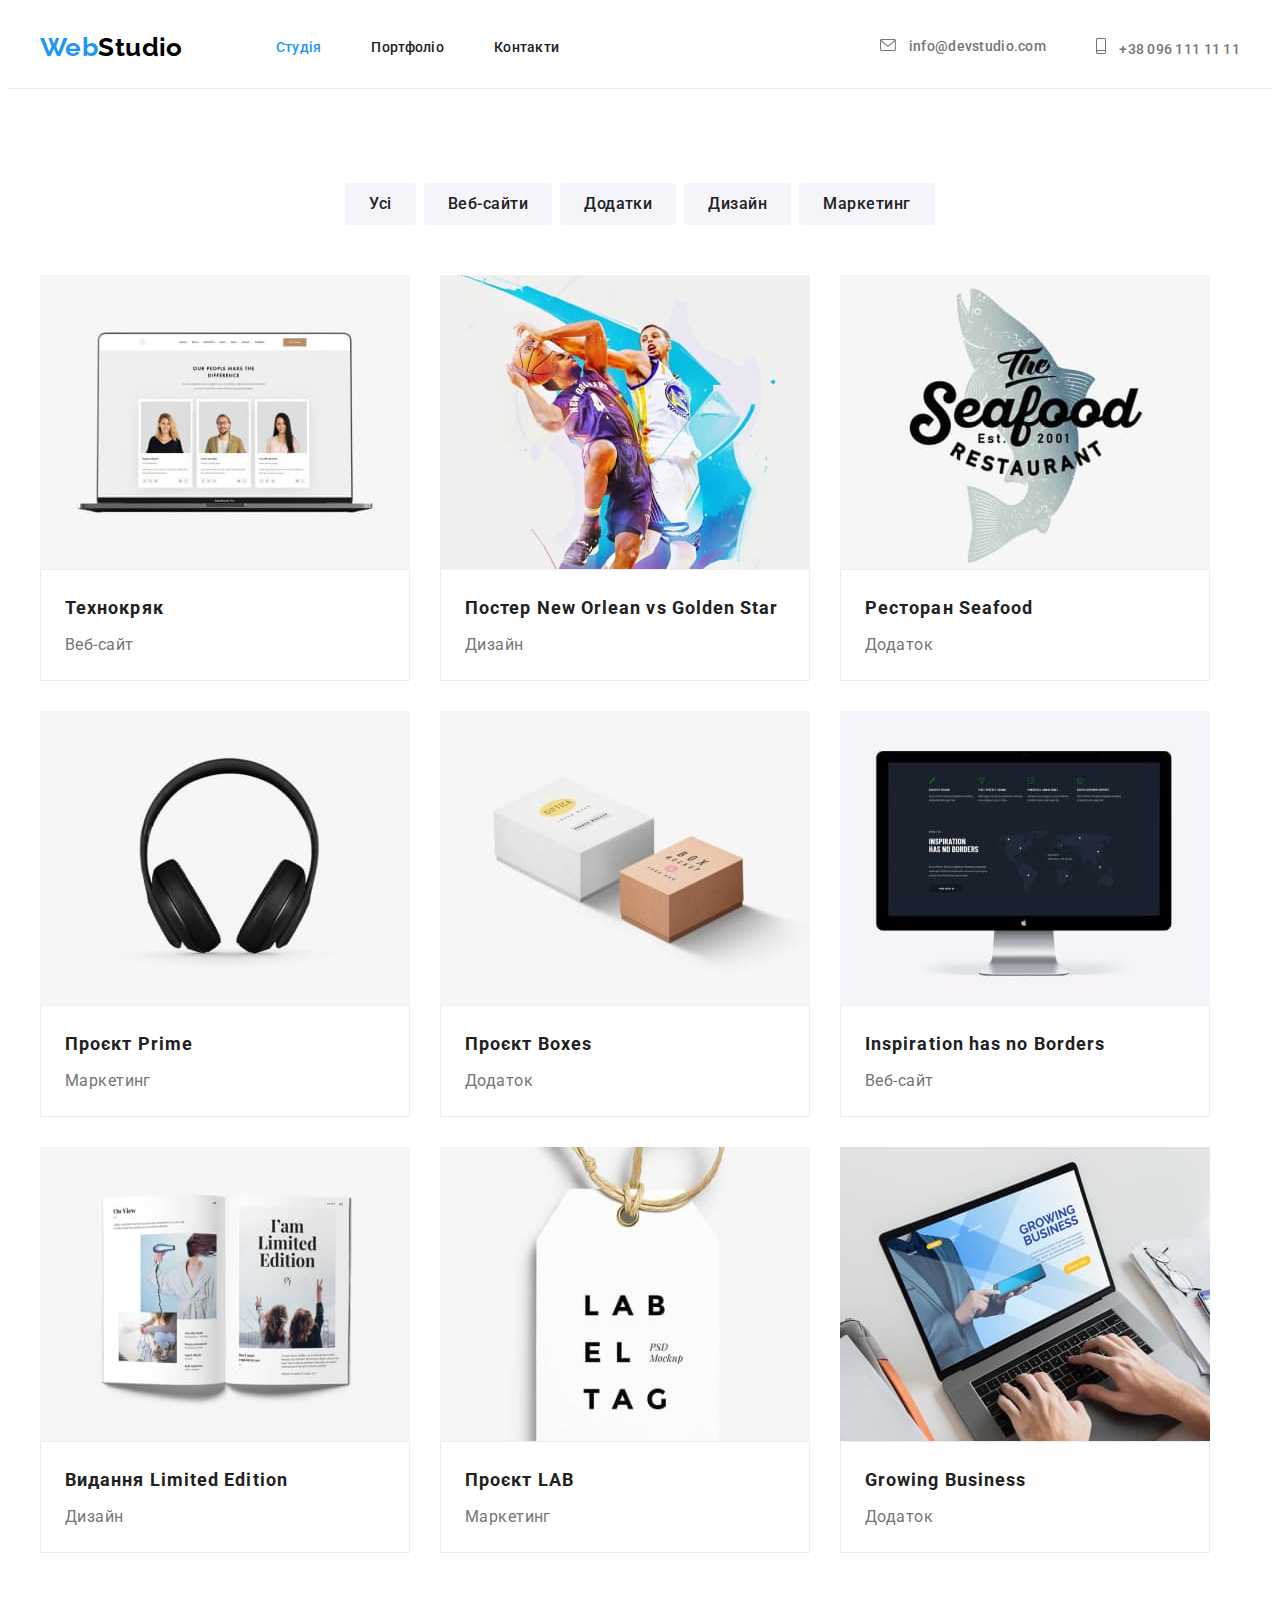
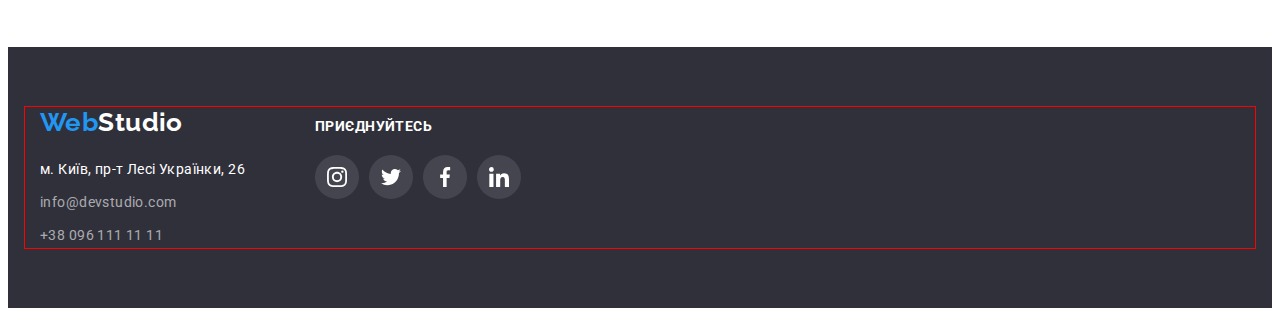
==== portfolio.html @ cee11ee3 "Header update" ====
<!DOCTYPE html>
<html lang="uk">
<head>
    <meta charset="UTF-8">
    <meta http-equiv="X-UA-Compatible" content="IE=edge">
    <meta name="viewport" content="width=device-width, initial-scale=1.0">
    <title>Document</title>
    <link rel="preconnect" href="https://fonts.googleapis.com">
    <link rel="preconnect" href="https://fonts.gstatic.com" crossorigin>
    <link href="https://fonts.googleapis.com/css2?family=Raleway:wght@700&family=Roboto:wght@400;500;700;900&display=swap" rel="stylesheet">
    <link rel="stylesheet" href="https://cdnjs.cloudflare.com/ajax/libs/modern-normalize/1.1.0/modern-normalize.min.css" integrity="sha512-wpPYUAdjBVSE4KJnH1VR1HeZfpl1ub8YT/NKx4PuQ5NmX2tKuGu6U/JRp5y+Y8XG2tV+wKQpNHVUX03MfMFn9Q==" crossorigin="anonymous" referrerpolicy="no-referrer" />
    <link rel="stylesheet" href="./css/styles.css">
</head>
<body>
   <!--Шапка сайту-->
   <header class="header">
    <div class="container header-container">
        <nav class="header-navigation">
        <a href="/" class="header-logo">
            <span class="header-logo-part">Web</span>Studio
        </a>
        <ul class="header-list">
            <li class="header-item"><a href="./index.html" class="header-link link current">Студія</a></li>
            <li class="header-item"><a href="" class="header-link link">Портфоліо</a></li>
            <li class="header-item"><a href="" class="header-link link">Контакти</a></li>
        </ul>
    </nav>
      <ul class="header-contacts">
        <li class="header-item">
            <a href="mailto:info@devstudio.com" class="header-mail link">
                <svg class="mail-icon" width="16px" height="12px">
                    <use href="./images/symbol-defs.svg#icon-envelope-hover"></use>
                </svg>
                info@devstudio.com</a>
        </li>
        <li class="header-item">
            <a href="tel:+380961111111" class="header-tel link">
                <svg class="tel-icon" width="10px" height="16px">
                    <use href="./images/symbol-defs.svg#icon-smartphone"></use>
                </svg>
                +38 096 111 11 11</a>
        </li>
      </ul>
    </div>
</header> 
<main>
<section class="section portfolio">
    <div class="container">
        <h1 class="section-title visually-hidden">Портфоліо</h1>
        <ul class="section-list-btn">
            <li class="section-item-btn"><button type="button" class="button button-secondary">Усі</button></li>
            <li class="section-item-btn"><button type="button" class="button button-secondary">Веб-сайти</button></li>
            <li class="section-item-btn"><button type="button" class="button button-secondary">Додатки</button></li>
            <li class="section-item-btn"><button type="button" class="button button-secondary">Дизайн</button></li>
            <li class="section-item-btn"><button type="button" class="button button-secondary">Маркетинг</button></li>
        </ul>
        <ul class="section-list-card">
            <li class="section-item-card">
                   <img src="./images/технокряк.jpg" alt="сторінка сайту з членами команди" width="370" height="294">
                   <div class="card">
                       <h3 class="section-subtitle-description">Технокряк</h3>
                       <p class="section-text-choise">Веб-сайт</p>
                   </div>
            </li>
            <li class="section-item-card">
                <img src="./images/постер.jpg" alt="постер з баскетболістами" width="370" height="294">
                <div class="card">
                    <h3 class="section-subtitle-description">Постер New Orlean vs Golden Star</h3>
                    <p class="section-text-choise">Дизайн</p>
                </div>
            </li>
            <li class="section-item-card">
                <img src="./images/ресторан.jpg" alt="лого ресторану Seafood" width="370" height="294">
                <div class="card">
                    <h3 class="section-subtitle-description">Ресторан Seafood</h3>
                    <p class="section-text-choise">Додаток</p>
                </div>
            </li>
            <li class="section-item-card">
                <img src="./images/прайм.jpg" alt="фото навушників" width="370" height="294">
                <div class="card">
                    <h3 class="section-subtitle-description">Проєкт Prime</h3>
                    <p class="section-text-choise">Маркетинг</p>
                </div>
            </li>
            <li class="section-item-card">
                <img src="./images/проєкт.jpg" alt="фото коробок" width="370" height="294">
                <div class="card">
                    <h3 class="section-subtitle-description">Проєкт Boxes</h3>
                    <p class="section-text-choise">Додаток</p>
                </div>
            </li>
            <li class="section-item-card">
            <img src="./images/безграниць.jpg" alt="веб-сайт на моніторі" width="370" height="294">
                <div class="card">
                    <h3 class="section-subtitle-description">Inspiration has no Borders</h3>
                    <p class="section-text-choise">Веб-сайт</p>
                </div>
            </li>
            <li class="section-item-card">
            <img src="./images/видання.jpg" alt="фото журналу" width="370" height="294">
                <div class="card">
                    <h3 class="section-subtitle-description">Видання Limited Edition</h3>
                    <p class="section-text-choise">Дизайн</p>
                </div>
            </li>
            <li class="section-item-card">
            <img src="./images/лаб.jpg" alt="фото лейби проекту" width="370" height="294">
                <div class="card">
                    <h3 class="section-subtitle-description">Проєкт LAB</h3>
                    <p class="section-text-choise">Маркетинг</p>
                </div>
            </li>
            <li class="section-item-card">
            <img src="./images/бізнес.jpg" alt="веб-сайт на моніторі ноутбука" width="370" height="294">
                <div class="card">
                    <h3 class="section-subtitle-description">Growing Business</h3>
                    <p class="section-text-choise">Додаток</p>
                </div>
            </li>
        </ul>
    </div>
</section>
</main>
<!--Футер-->
<footer class="footer">
    <div class="footer-container">
        <div class="footer-contacts">
             <a href="/" class="footer-logo"><span class="footer-logo-part">Web</span>Studio</a>
             <address class="footer-address">м. Київ, пр-т Лесі Українки, 26</address>
             <ul class="footer-list">
             <li class="footer-item footer-mail"><a href="mailto:info@devstudio.com" class="footer-mail link">info@devstudio.com</a></li>
             <li class="footer-item"><a href="tel:+380961111111" class="footer-tel link">+38 096 111 11 11</a></li>
             </ul>
         </div>
            <div class="social">
                 <p class="footer-text">приєднуйтесь</p>
               <ul class="social-list">
                 <li class="social-item">
                     <a href="" class="social-link">
                         <svg class="social-icon" width="20px" height="20px">
                             <use href="./images/symbol-defs.svg#icon-instagram"></use>
                         </svg>
                     </a>
                 </li>
                 <li class="social-item">
                     <a href="" class="social-link">
                         <svg class="social-icon" width="20px" height="20px">
                             <use href="./images/symbol-defs.svg#icon-twitter"></use>
                         </svg>
                     </a>
                 </li>
                 <li class="social-item">
                     <a href="" class="social-link">
                         <svg class="social-icon" width="20px" height="20px">
                             <use href="./images/symbol-defs.svg#icon-facebook"></use>
                         </svg>
                     </a>
                 </li>
                 <li class="social-item">
                     <a href="" class="social-link">
                         <svg class="social-icon" width="20px" height="20px">
                             <use href="./images/symbol-defs.svg#icon-linkedin"></use>
                         </svg>
                     </a>
                 </li>
               </ul>
            </div>
    </div>
</footer>
</body>
</html>
---- css/styles.css ----
/* Колір основного тексту #757575 */

/* Другорядний колір тексту #212121 */ 

/* Білий колір #FFFFFF */

/* Чорний колір #000000 */

/* Акцент колір #2196F3 */

/* ФОН */

/* Колір із прозорістю rgba(255, 255, 255, 0.6); */

/* Другорядний колір фону #F5F4FA */

/* Основний колір фону #F5F5F5 */

/* Колір хедеру та футеру #2F303A */

:root {
    --primary-text-color: #757575;
    --secondary-text-color: #212121;
    --accent-color: #2196F3;
    --background-color: #FFFFFF;
    --black-color: #000000;
    --white-color: #FFFFFF;
    --header-footer-color: #2F303A; 
    --transparent-color: rgba(255, 255, 255, 0.6);
    --main-line-heigh:
    
    
}

p, 
h1, 
h2, 
h3, 
h4, 
h5, 
h6 {
    margin: 0;
}

ul, 
ol {
    margin: 0;
    padding: 0;
    list-style: none;
}

img {
    display: block;
    max-width: 100%;
    height: auto;
}

body {
    background-color: var(--background-color);
    font-family: 'Roboto', sans-serif;

    font-size: 14px;
    letter-spacing: 0.03em
}

.link {
text-decoration: none;
}

.container {
    width: 1200px;
    padding-left: 15px;
    padding-right: 15px;
    /* outline: 1px solid red; */
    margin: 0 auto;
}

.visually-hidden {
    position: absolute;
    white-space: nowrap;
    width: 1px;
    height: 1px;
    overflow: hidden;
    border: 0;
    padding: 0;
    clip: rect(0 0 0 0);
    clip-path: inset(50%);
    margin: -1px;
}

/* ----------------Шапка сайту--------------- */

.header {
border-bottom: 1px solid #ECECEC;
}

.header-list {
display: flex;
gap: 50px;
}

.header-container {
display: flex;
align-items: center;
}

.header-navigation{
display: flex;
align-items: center;
}

.header-contacts {
display: flex;
margin-left: auto;
gap: 50px;
}

.header-logo {
margin-right: 93px;
padding-top: 24px;
padding-bottom: 25px;
}

.header-logo,
.footer-logo {
font-family: 'Raleway', sans-serif;
font-weight: 700;
font-size: 26px;
line-height: 1.19;
color: var(--black-color);
text-decoration: none;
}

.header-logo-part,
.footer-logo-part {
    color: var(--accent-color)
}

.header-link {
display: block;
position: relative;

padding-top: 32px;
padding-bottom: 32px;
}

.header-link::after {
    content: '';

    position: absolute;

    display: block;
    left: 0;
    bottom: 0;
    width: 0%;
    height: 4px;
    background: var(--accent-color);
    border-radius: 2px;

    transition: width 250ms;
}

.header-link:hover::after{
    width: 100%;
}

.header-link,
.header-mail,
.header-tel {
font-weight: 500;
font-size: 14px;
line-height: 1.14;
letter-spacing: 0.02em;
align-items: center;
color: var(--secondary-text-color);
}

.header-item {
    align-items: center;
    justify-content: center;
}

.header-mail,
.header-tel {
color: var(--primary-text-color);
}

.header-list .link.current {
    color: var(--accent-color);
}

.header-list .link:hover,
.header-list .link:focus {
    color: var(--accent-color);
}

.header-list .link:active {
    color: var(--accent-color);
}

.header-contacts .link:hover,
.header-contacts .link:focus {
    color: var(--accent-color);
}

.mail-icon {
    fill: currentColor;
    margin-right: 10px;
}

.tel-icon {
    fill: currentColor;
    margin-right: 10px;
    justify-content: center;
    align-items: center;
}
/* -------------------Hero------------------- */

.hero {
    text-align: center;
}

.hero-content {
    padding-top: 200px;
    padding-bottom: 200px;
    max-width: 1600px;
    height: 600px;
    margin-left: auto;
    margin-right: auto;
    background-color: var(--header-footer-color);
    background-image: linear-gradient(
        rgba(47, 48, 58, 0.4),
        rgba(47, 48, 58, 0.4)
    ),
    url(../images/hero-bg.jpg);
    background-position: center;
    background-size: cover;
    background-repeat: no-repeat;
}

.hero-title {
margin-bottom: 30px;
margin-right: auto;
margin-left: auto;

font-weight: 900;
font-size: 44px;
line-height: 1.36;
letter-spacing: 0.06em;
text-transform: uppercase;
color: var(--white-color);

max-width: 696px;
}

/* Button */

.button {
font-family: inherit;
font-weight: 500;
font-size: 16px;
line-height: 1.62;
text-align: center;
letter-spacing: 0.03em;
cursor: pointer;
border-radius: 4px;
}

.button-secondary {
    padding: 6px 22px;

    border-color: transparent;
    background-color: #F5F4FA;
    color: var(--secondary-text-color);
}

.button-secondary:hover,
.button-secondary:focus {
    color: var(--white-color);
    background-color: var(--accent-color);
    box-shadow: 
    0px 3px 1px rgba(0, 0, 0, 0.1), 
    0px 1px 2px rgba(0, 0, 0, 0.08), 
    0px 2px 2px rgba(0, 0, 0, 0.12);

}

.hero-button {
display: inline-block;
font-family: inherit;

font-weight: 700;
font-size: 16px;
line-height: 1.88;
min-width: 216px;
border-radius: 4px;
padding: 10px 32px;
cursor: pointer;

align-items: center;
text-align: center;
letter-spacing: 0.06em;

border-color: transparent;
background-color: var(--accent-color);
color: var(--white-color);
box-shadow: 0px 4px 4px rgba(0, 0, 0, 0.15);

}

.hero-button:hover,
.hero-button:focus {
    color: var(--secondary-text-color);
}

/* ------------------Sections---------------- */
.section {
    padding-top: 94px;
    padding-bottom: 94px;
}

.section-list {
display: flex;
gap: 30px;
}

.section-item {
    max-width: 270px;
}

.section-item-team {
width: calc((100% - 90px) / 4);
box-shadow: 
0px 1px 3px rgba(0, 0, 0, 0.12), 
0px 1px 1px rgba(0, 0, 0, 0.14), 
0px 2px 1px rgba(0, 0, 0, 0.2);
border-radius: 0px 0px 4px 4px;
}

.content {
    padding-top: 30px;
    padding-bottom: 30px;
    background-color: var(--white-color);
}

.icon-container {
    display: flex;
    max-width: 270px;
    height: 120px;
    
    align-items: center;
    justify-content: center;
    margin-bottom: 30px;
    background-color: #F5F4FA;
    border-radius: 4px
}

.section-subtitle-team {
    margin-bottom: 10px;
}

.section-title {
margin-bottom: 50px;

font-weight: 700;
font-size: 36px;
line-height: 1.16;
text-align: center;
color: var(--secondary-text-color);
}

.section-list-features {
display: flex;
gap: 30px;
}

.section-item-features {
    width: calc((100% - 60px) / 3);
}

.features {
    padding-top: 0;
}

.section-subtitle {
margin-bottom: 10px;

font-weight: 700;
font-size: 14px;
line-height: 1.14;
text-transform: uppercase;
color: var(--secondary-text-color);
}

.section-text {
line-height: 1.71;
color: #757575;
}

.team {
    background-color: #F5F4FA;
}

.section-subtitle-team {
    font-weight: 500;
    font-size: 16px;
    line-height: 1.18;
    text-align: center;
    color: var(--secondary-text-color)
}

.section-text-activity {
font-size: 16px;
line-height: 1.18;
text-align: center;
color: #757575;
margin-bottom: 16px;
}

.soc-list {
    display: flex;
    gap: 10px;
    justify-content: center;
}

.soc-link, 
.social-link {
    width: 44px;
    height: 44px;
    border-radius: 50%;
    background-color: var(--white-color);
    display: flex;
    align-items: center;
    justify-content: center;
}

.soc-link:hover, 
.soc-link:focus,
.social-link:hover,
.social-link:focus {
background-color: var(--accent-color);
}

.soc-icon {
fill: #AFB1B8;
}

.soc-link:hover .soc-icon, 
.soc-link:focus .soc-icon{
    fill: var(--white-color);
}

.customers-list {
    display: flex;
    gap: 30px;
}

.customers-item {
    width: calc((100% - 150px) / 6);
}

.customers-link {
    display: flex;
    max-width: 170px;
    height: 92px;
    justify-content: center;
    align-items: center;
    border: 1px solid #AFB1B8;
    border-radius: 4px;
    fill: #AFB1B8;
}

.customers-link:hover,
.customers-link:focus {
    fill: var(--accent-color);
    border-color: var(--accent-color);
}


/* -----------------Футер-------------------- */

.footer {
background-color: var(--header-footer-color);
padding-top: 60px;
padding-bottom: 60px;
}

.footer-logo {
    color: var(--white-color);
}

.footer-address,
.footer-list {
font-style: normal;
color: var(--white-color);
line-height: 1.71;
}

.footer-address {
margin-bottom: 9px;
margin-top: 20px;
}

.footer-mail,
.footer-tel {
color: var(--transparent-color);
}

.footer-mail {
    margin-bottom: 9px;
}

.footer-item .link:hover,
.footer-item .link:focus {
    color: var(--accent-color);
}

.footer-text {
font-weight: 700;
font-size: 14px;
line-height: 1.14;
letter-spacing: 0.03em;
text-transform: uppercase;

color: #FFFFFF;

    }   

.footer-container {
    width: 1200px;
    padding-left: 15px;
    padding-right: 15px;
    outline: 1px solid red;
    margin: 0 auto;
    display: flex;
    background-position: right;
}

.social {
justify-content: center;
align-items: center;
margin-left: 70px;
padding-top: 12px;
}

.social-list {
    display: flex;
    gap: 10px;
    margin-top: 20px;
}

.social-link {
    background-color: rgba(255, 255, 255, 0.1);
}

.social-icon {
fill: var(--white-color);
}



/* ---------------Portfolio------------------ */

.portfolio {
background-color: var(--white-color);
}

.section-subtitle-description {
font-weight: 700;
font-size: 18px;
line-height: 2;
letter-spacing: 0.06em;
color: var(--secondary-text-color);
}

.section-text-choise {
font-size: 16px;
line-height: 1.88;
color: var(--primary-text-color);
}

.section-list-btn{
    display: flex;
    flex-wrap: wrap;
    justify-content: center;
    gap: 8px;
    margin-bottom: 50px;
}

.section-item-btn {
    max-width: 575px;
}

.section-list-card {
    display: flex;
    flex-wrap: wrap;
    gap: 30px;
}

.section-item-card {
    max-width: calc((100% - 60) / 3);   
}

.section-item-card:hover {
    box-shadow: 
0px 1px 1px rgba(0, 0, 0, 0.12), 
0px 4px 4px rgba(0, 0, 0, 0.06), 
1px 4px 6px rgba(0, 0, 0, 0.16);

}

.card {
    padding: 20px 24px;
    border: 1px solid #EEEEEE;
}

.section-subtitle-description {
    margin-bottom: 4px;
}
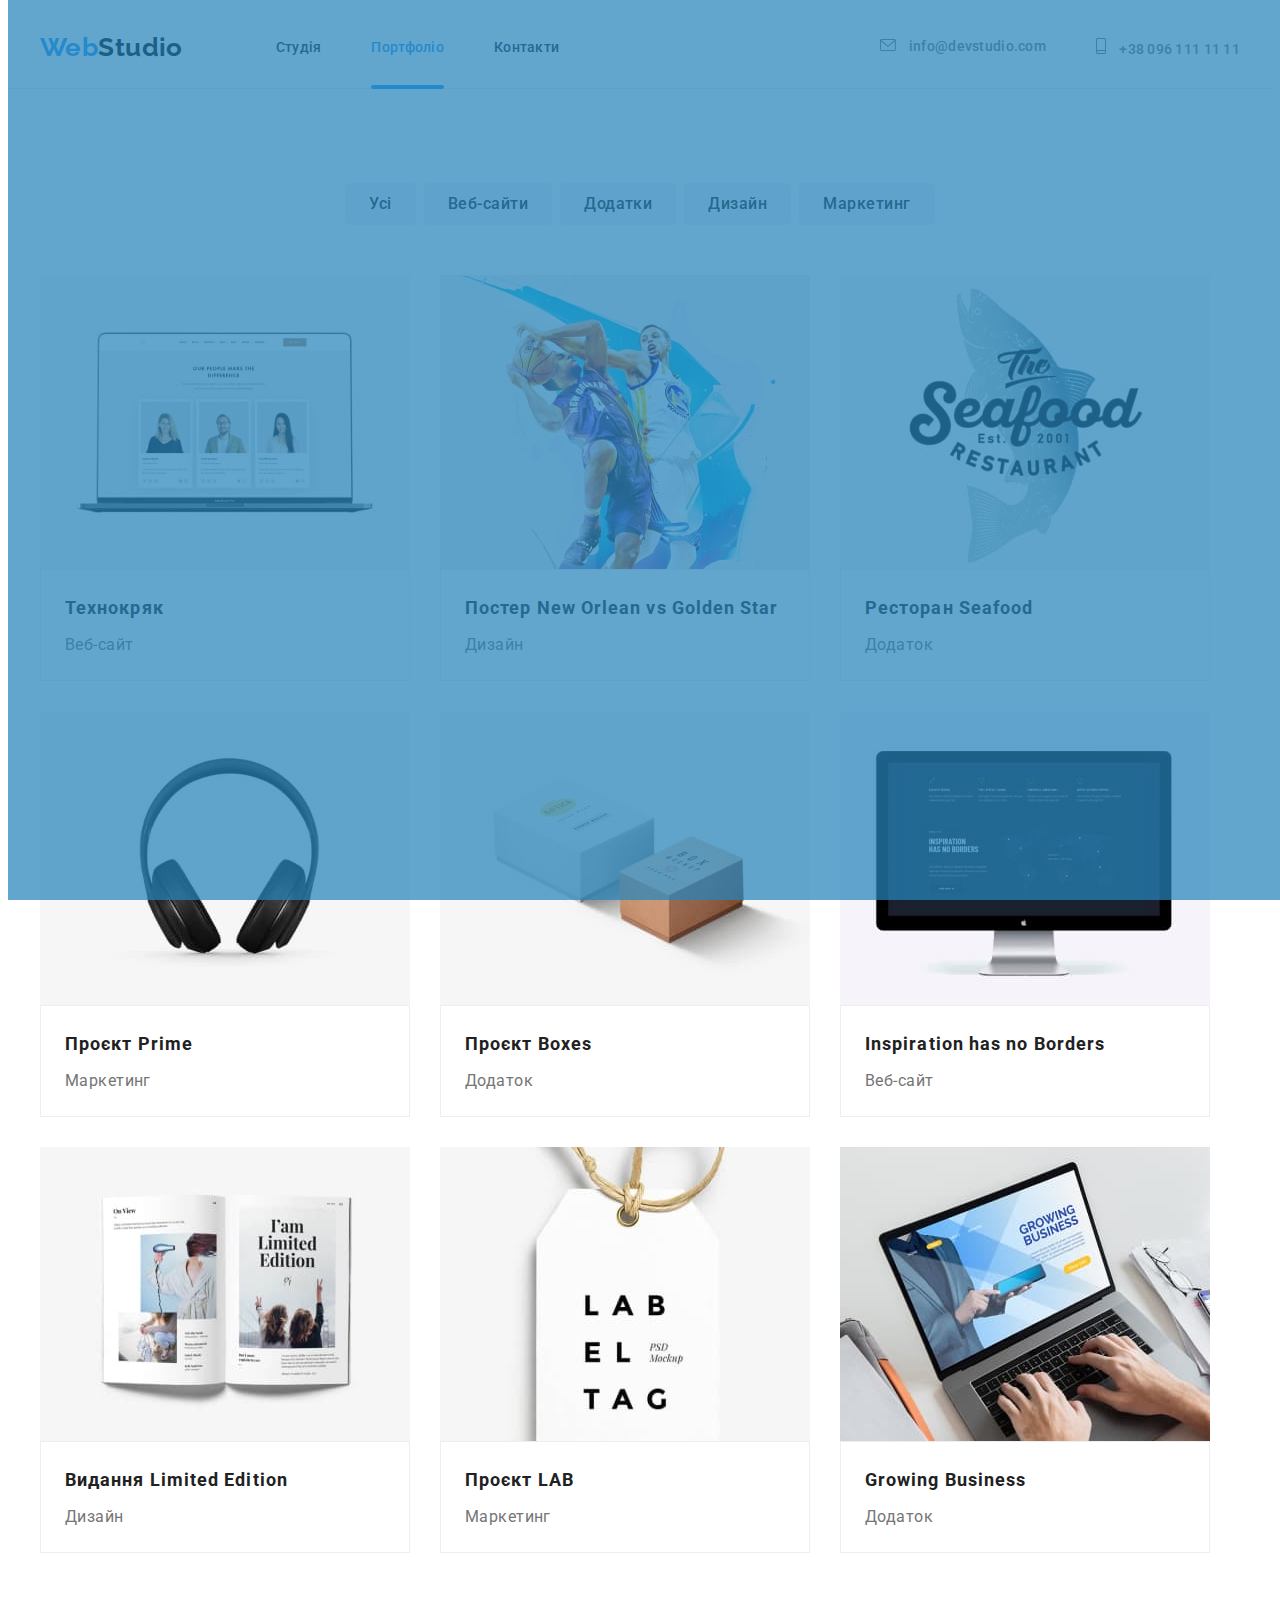
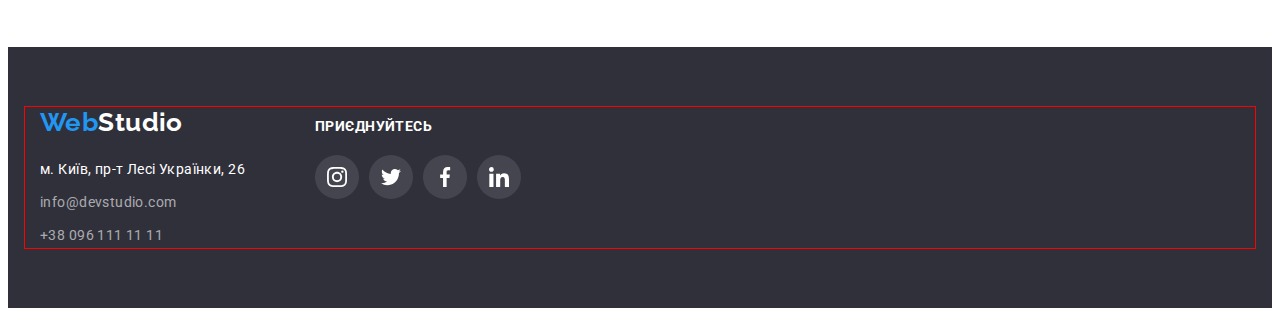
==== commit 5ee49750: "Created backdrop" ====
--- a/portfolio.html
+++ b/portfolio.html
@@ -20,8 +20,8 @@
             <span class="header-logo-part">Web</span>Studio
         </a>
         <ul class="header-list">
-            <li class="header-item"><a href="./index.html" class="header-link link current">Студія</a></li>
-            <li class="header-item"><a href="" class="header-link link">Портфоліо</a></li>
+            <li class="header-item"><a href="./index.html" class="header-link link">Студія</a></li>
+            <li class="header-item"><a href="" class="header-link link current">Портфоліо</a></li>
             <li class="header-item"><a href="" class="header-link link">Контакти</a></li>
         </ul>
     </nav>
@@ -168,5 +168,6 @@
             </div>
     </div>
 </footer>
+<div class="backdrop"></div>
 </body>
 </html>
--- a/css/styles.css
+++ b/css/styles.css
@@ -144,7 +144,11 @@
 padding-bottom: 32px;
 }
 
-.header-link::after {
+.current {
+    position: relative;
+}
+
+.current::after {
     content: '';
 
     position: absolute;
@@ -152,16 +156,11 @@
     display: block;
     left: 0;
     bottom: 0;
-    width: 0%;
+    width: 100%;
     height: 4px;
     background: var(--accent-color);
     border-radius: 2px;
-
-    transition: width 250ms;
-}
-
-.header-link:hover::after{
-    width: 100%;
+    bottom: -1px;
 }
 
 .header-link,
@@ -617,3 +616,13 @@
 .section-subtitle-description {
     margin-bottom: 4px;
 }
+
+/*------------------Backdrop------------------------------*/
+
+.backdrop {
+    position: fixed;
+    width: 100%;
+    height: 100%;
+    top: 0;
+    background: rgba(38, 132, 187, 0.726);
+}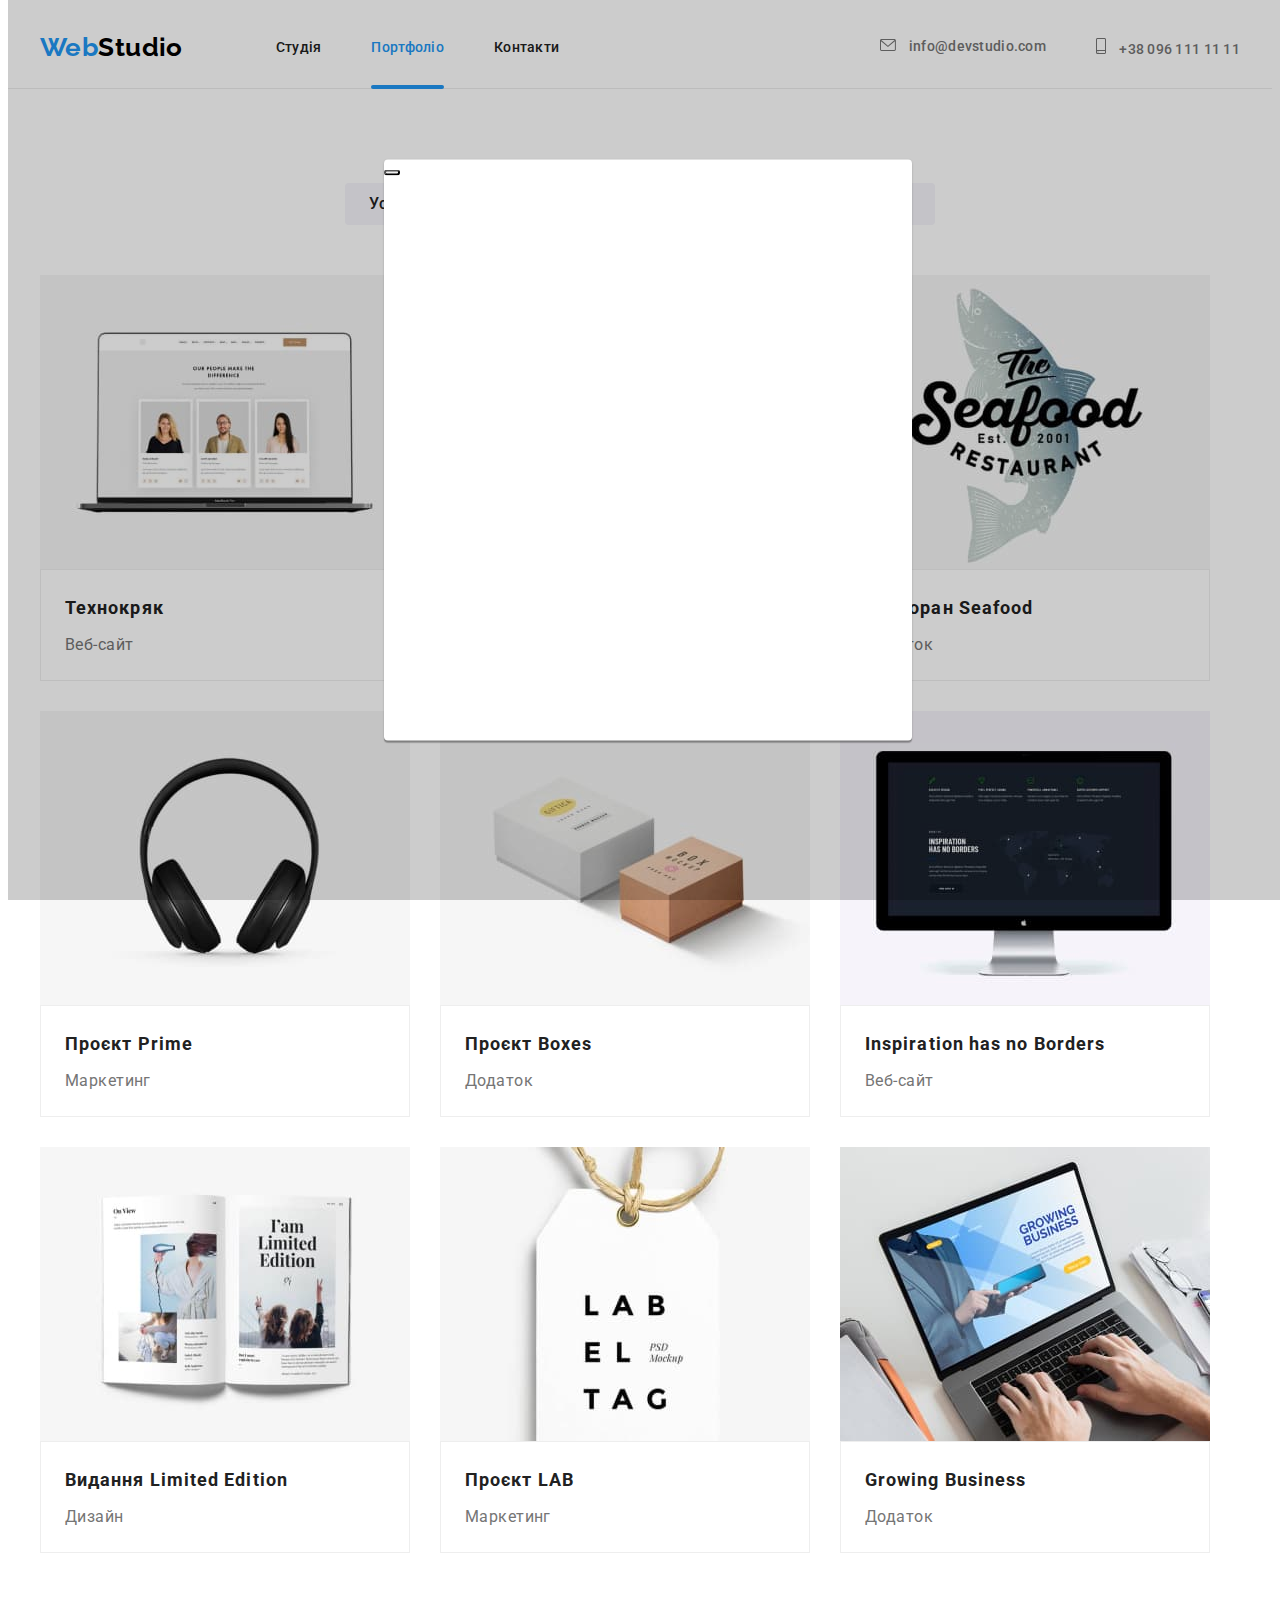
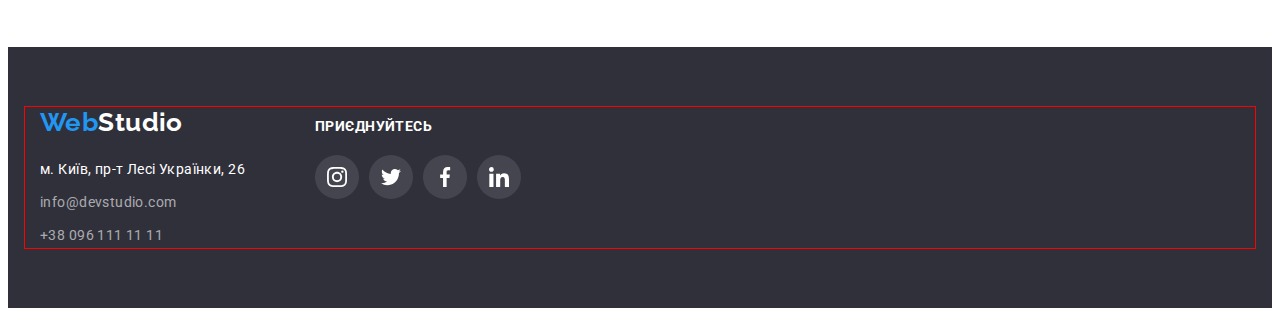
==== commit 5eb5ae57: "Created modal-window" ====
--- a/portfolio.html
+++ b/portfolio.html
@@ -168,6 +168,12 @@
             </div>
     </div>
 </footer>
-<div class="backdrop"></div>
+<div class="backdrop">
+    <div class="modal">
+        <button class="button" type="button">
+
+        </button>
+    </div>
+</div>
 </body>
 </html>
--- a/css/styles.css
+++ b/css/styles.css
@@ -624,5 +624,20 @@
     width: 100%;
     height: 100%;
     top: 0;
-    background: rgba(38, 132, 187, 0.726);
-}+    background-color: rgba(0, 0, 0, 0.2);
+}
+
+.modal {
+    position: absolute;
+    width: 528px;
+    min-height: 581px;
+    top: 50%;
+    left: 50%;
+    transform: translate(-50%, -50%);
+    background-color: var(--white-color);
+    box-shadow: 
+    0px 1px 3px rgba(0, 0, 0, 0.12), 
+    0px 1px 1px rgba(0, 0, 0, 0.14), 
+    0px 2px 1px rgba(0, 0, 0, 0.2);
+    border-radius: 4px;
+}
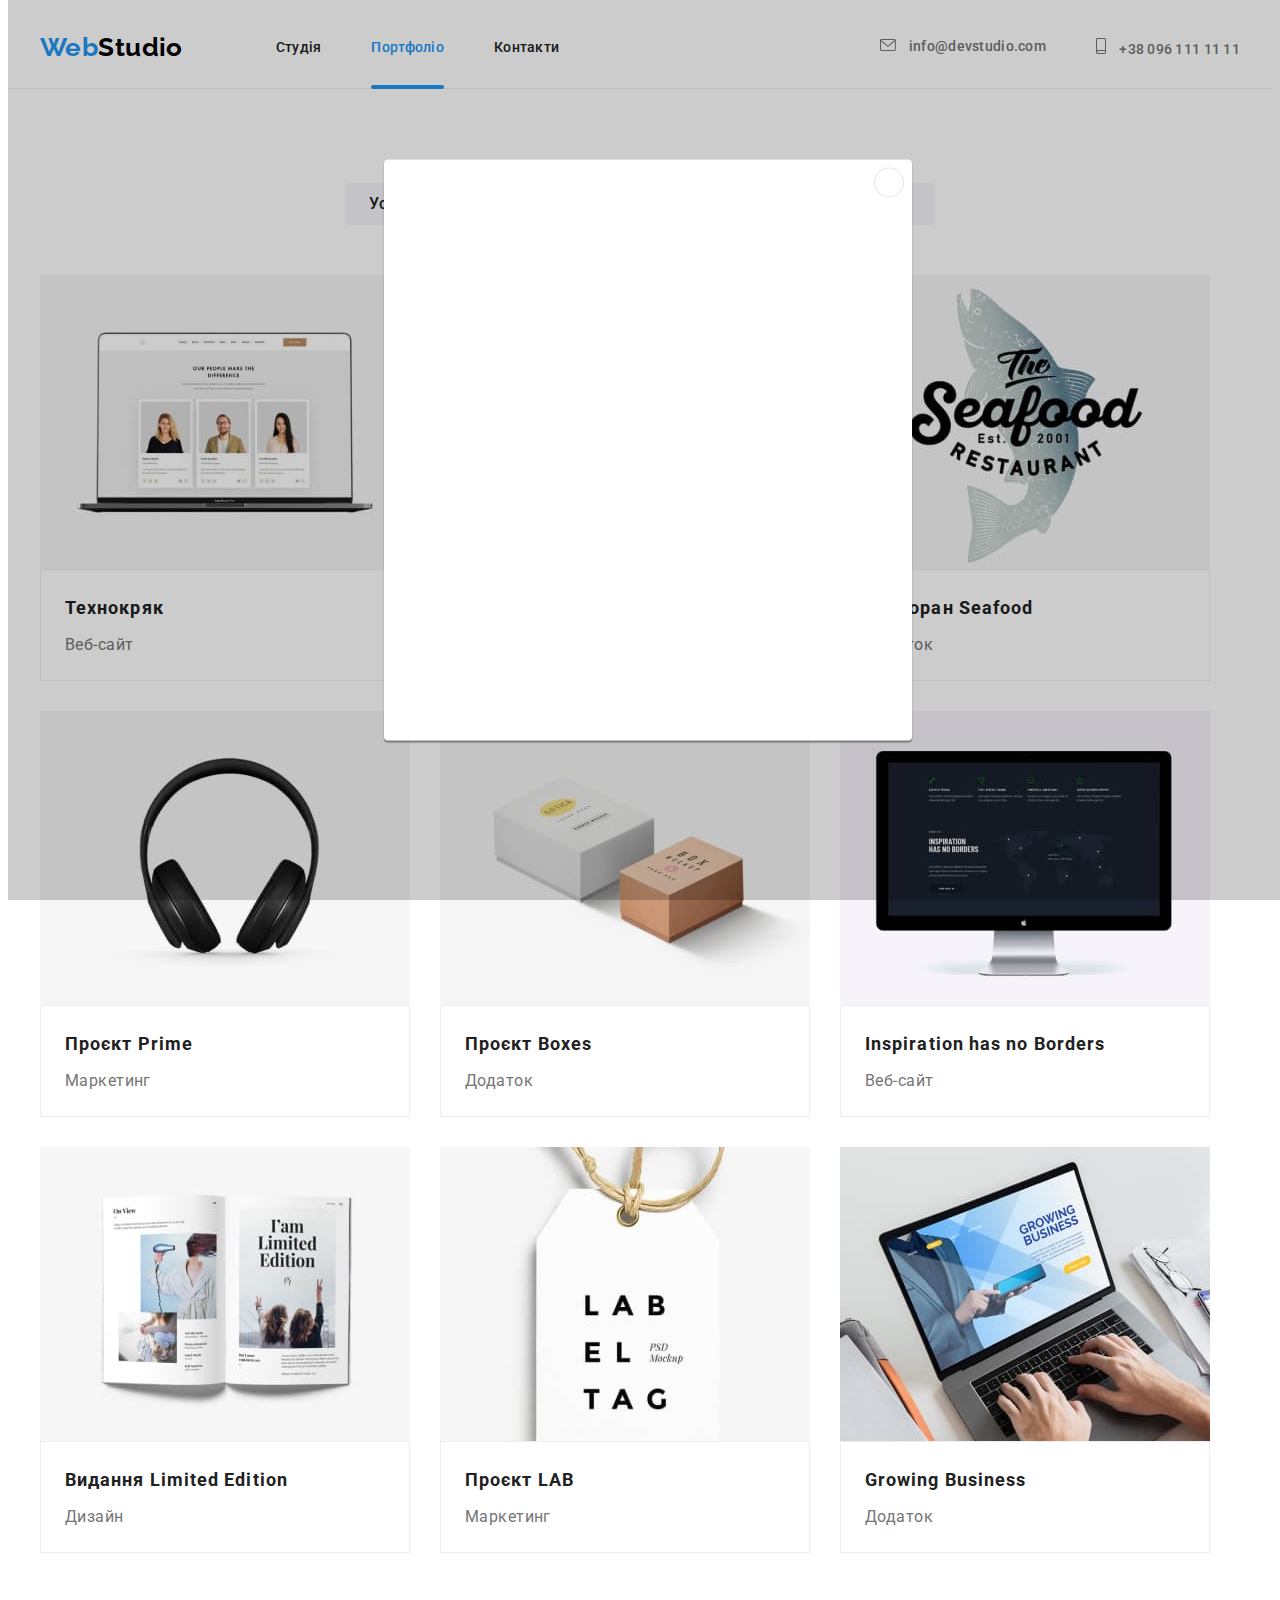
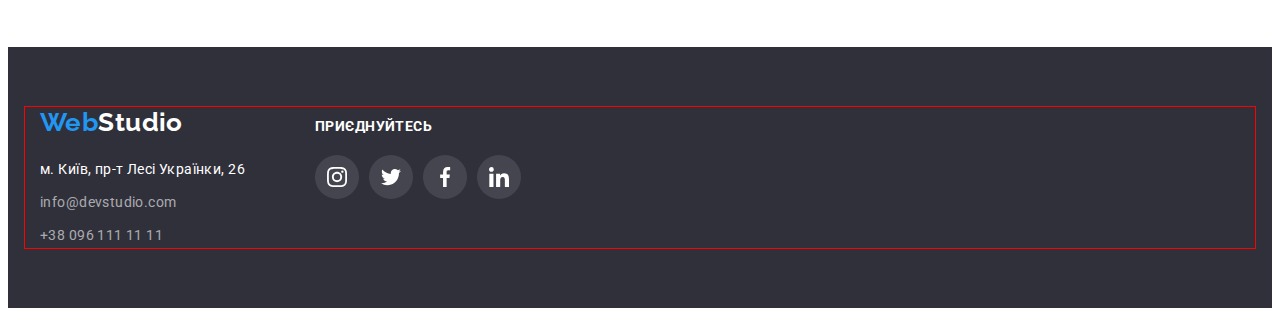
==== commit 97068ff6: "Created modal-btn" ====
--- a/portfolio.html
+++ b/portfolio.html
@@ -170,7 +170,7 @@
 </footer>
 <div class="backdrop">
     <div class="modal">
-        <button class="button" type="button">
+        <button type="button" class="modal-btn" >
 
         </button>
     </div>
--- a/css/styles.css
+++ b/css/styles.css
@@ -641,3 +641,14 @@
     0px 2px 1px rgba(0, 0, 0, 0.2);
     border-radius: 4px;
 }
+
+.modal-btn {
+    position: absolute;
+    width: 30px;
+    height: 30px;
+    border: 1px solid rgba(0, 0, 0, 0.1);
+    background-color: var(--white-color);
+    top: 8px;
+    right: 8px;
+    border-radius: 50%;
+}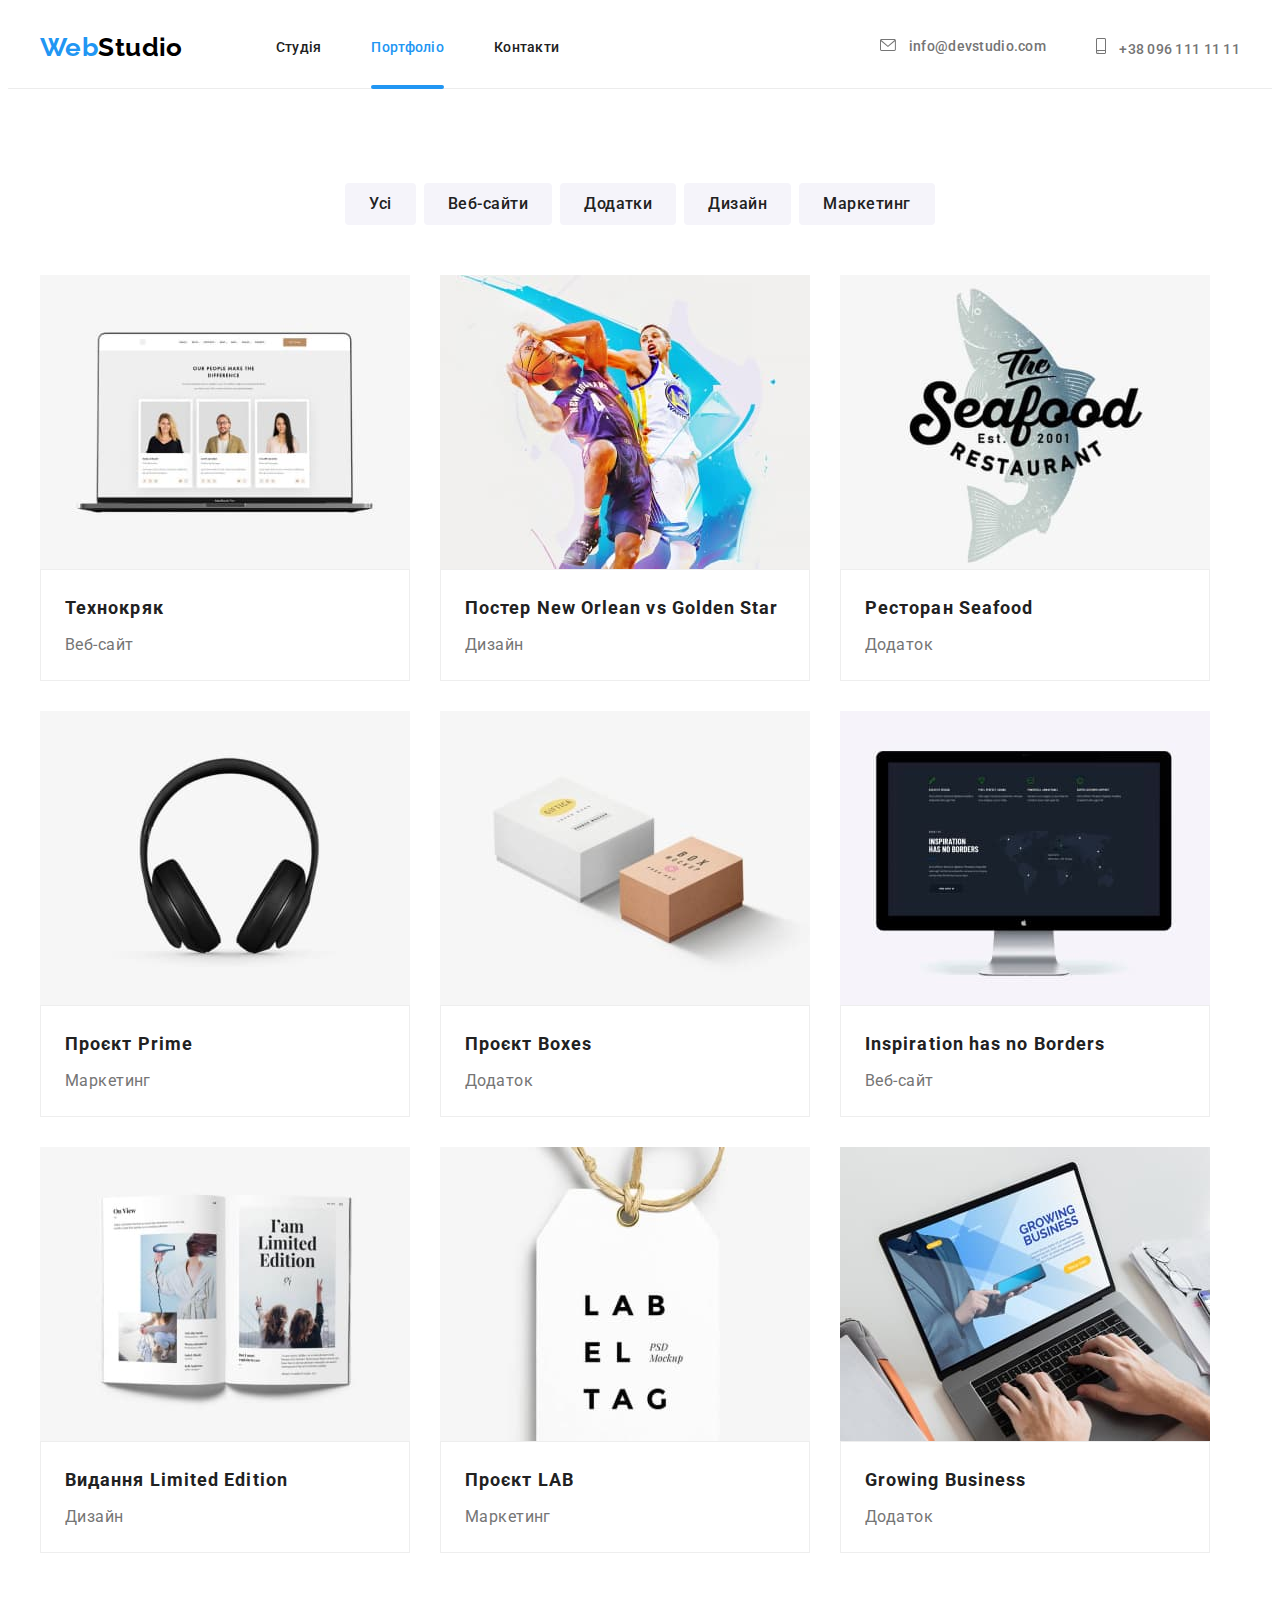
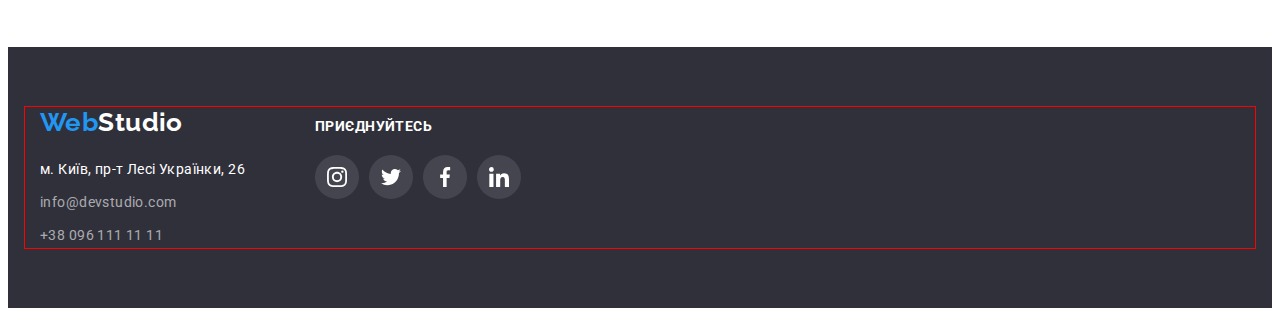
==== commit 9416646f: "Update" ====
--- a/portfolio.html
+++ b/portfolio.html
@@ -56,63 +56,135 @@
         </ul>
         <ul class="section-list-card">
             <li class="section-item-card">
-                   <img src="./images/технокряк.jpg" alt="сторінка сайту з членами команди" width="370" height="294">
+                  <div class="over-text-wrap">
+                       <img src="./images/технокряк.jpg" alt="сторінка сайту з членами команди" width="370" height="294">
+                       <p class="over-text">Ресурс пропонує комплексні 
+                        пропозиції з різним рівнем 
+                        функціоналу та сервісів. Все це 
+                        дозволить відвідувачу отримати 
+                        вичерпні відомості про компанію 
+                        чи приватну особу.</p>
+                  </div>
                    <div class="card">
                        <h3 class="section-subtitle-description">Технокряк</h3>
                        <p class="section-text-choise">Веб-сайт</p>
                    </div>
             </li>
             <li class="section-item-card">
-                <img src="./images/постер.jpg" alt="постер з баскетболістами" width="370" height="294">
+                <div class="over-text-wrap">
+                    <img src="./images/постер.jpg" alt="постер з баскетболістами" width="370" height="294">
+                    <p class="over-text">Ресурс пропонує комплексні 
+                        пропозиції з різним рівнем 
+                        функціоналу та сервісів. Все це 
+                        дозволить відвідувачу отримати 
+                        вичерпні відомості про компанію 
+                        чи приватну особу.</p>
+                </div>
                 <div class="card">
                     <h3 class="section-subtitle-description">Постер New Orlean vs Golden Star</h3>
                     <p class="section-text-choise">Дизайн</p>
                 </div>
             </li>
             <li class="section-item-card">
-                <img src="./images/ресторан.jpg" alt="лого ресторану Seafood" width="370" height="294">
+                <div class="over-text-wrap">
+                    <img src="./images/ресторан.jpg" alt="лого ресторану Seafood" width="370" height="294">
+                    <p class="over-text">Ресурс пропонує комплексні 
+                            пропозиції з різним рівнем 
+                            функціоналу та сервісів. Все це 
+                            дозволить відвідувачу отримати 
+                            вичерпні відомості про компанію 
+                            чи приватну особу.</p>
+                </div>
                 <div class="card">
                     <h3 class="section-subtitle-description">Ресторан Seafood</h3>
                     <p class="section-text-choise">Додаток</p>
                 </div>
             </li>
             <li class="section-item-card">
-                <img src="./images/прайм.jpg" alt="фото навушників" width="370" height="294">
+                <div class="over-text-wrap">
+                    <img src="./images/прайм.jpg" alt="фото навушників" width="370" height="294">
+                    <p class="over-text">Ресурс пропонує комплексні 
+                            пропозиції з різним рівнем 
+                            функціоналу та сервісів. Все це 
+                            дозволить відвідувачу отримати 
+                            вичерпні відомості про компанію 
+                            чи приватну особу.</p>
+                </div>
                 <div class="card">
                     <h3 class="section-subtitle-description">Проєкт Prime</h3>
                     <p class="section-text-choise">Маркетинг</p>
                 </div>
             </li>
             <li class="section-item-card">
-                <img src="./images/проєкт.jpg" alt="фото коробок" width="370" height="294">
+                <div class="over-text-wrap">
+                    <img src="./images/проєкт.jpg" alt="фото коробок" width="370" height="294">
+                    <p class="over-text">Ресурс пропонує комплексні 
+                            пропозиції з різним рівнем 
+                            функціоналу та сервісів. Все це 
+                            дозволить відвідувачу отримати 
+                            вичерпні відомості про компанію 
+                            чи приватну особу.</p>
+                </div>
                 <div class="card">
                     <h3 class="section-subtitle-description">Проєкт Boxes</h3>
                     <p class="section-text-choise">Додаток</p>
                 </div>
             </li>
             <li class="section-item-card">
-            <img src="./images/безграниць.jpg" alt="веб-сайт на моніторі" width="370" height="294">
+            <div class="over-text-wrap">
+                <img src="./images/безграниць.jpg" alt="веб-сайт на моніторі" width="370" height="294">
+                <p class="over-text">Ресурс пропонує комплексні 
+                            пропозиції з різним рівнем 
+                            функціоналу та сервісів. Все це 
+                            дозволить відвідувачу отримати 
+                            вичерпні відомості про компанію 
+                            чи приватну особу.</p>
+            </div>
                 <div class="card">
                     <h3 class="section-subtitle-description">Inspiration has no Borders</h3>
                     <p class="section-text-choise">Веб-сайт</p>
                 </div>
             </li>
             <li class="section-item-card">
-            <img src="./images/видання.jpg" alt="фото журналу" width="370" height="294">
+            <div class="over-text-wrap">
+                <img src="./images/видання.jpg" alt="фото журналу" width="370" height="294">
+                <p class="over-text">Ресурс пропонує комплексні 
+                            пропозиції з різним рівнем 
+                            функціоналу та сервісів. Все це 
+                            дозволить відвідувачу отримати 
+                            вичерпні відомості про компанію 
+                            чи приватну особу.</p>
+            </div>
                 <div class="card">
                     <h3 class="section-subtitle-description">Видання Limited Edition</h3>
                     <p class="section-text-choise">Дизайн</p>
                 </div>
             </li>
             <li class="section-item-card">
-            <img src="./images/лаб.jpg" alt="фото лейби проекту" width="370" height="294">
+            <div class="over-text-wrap">
+                <img src="./images/лаб.jpg" alt="фото лейби проекту" width="370" height="294">
+                <p class="over-text">Ресурс пропонує комплексні 
+                            пропозиції з різним рівнем 
+                            функціоналу та сервісів. Все це 
+                            дозволить відвідувачу отримати 
+                            вичерпні відомості про компанію 
+                            чи приватну особу.</p>
+            </div>
                 <div class="card">
                     <h3 class="section-subtitle-description">Проєкт LAB</h3>
                     <p class="section-text-choise">Маркетинг</p>
                 </div>
             </li>
             <li class="section-item-card">
-            <img src="./images/бізнес.jpg" alt="веб-сайт на моніторі ноутбука" width="370" height="294">
+            <div class="over-text-wrap">
+                <img src="./images/бізнес.jpg" alt="веб-сайт на моніторі ноутбука" width="370" height="294">
+                <p class="over-text">Ресурс пропонує комплексні 
+                            пропозиції з різним рівнем 
+                            функціоналу та сервісів. Все це 
+                            дозволить відвідувачу отримати 
+                            вичерпні відомості про компанію 
+                            чи приватну особу.</p>
+            </div>
                 <div class="card">
                     <h3 class="section-subtitle-description">Growing Business</h3>
                     <p class="section-text-choise">Додаток</p>
@@ -168,12 +240,5 @@
             </div>
     </div>
 </footer>
-<div class="backdrop">
-    <div class="modal">
-        <button type="button" class="modal-btn" >
-
-        </button>
-    </div>
-</div>
 </body>
 </html>
--- a/css/styles.css
+++ b/css/styles.css
@@ -27,7 +27,7 @@
     --white-color: #FFFFFF;
     --header-footer-color: #2F303A; 
     --transparent-color: rgba(255, 255, 255, 0.6);
-    --main-line-heigh:
+    --timing: 250ms cubic-bezier(0.4, 0, 0.2, 1)
     
     
 }
@@ -597,7 +597,7 @@
 }
 
 .section-item-card {
-    max-width: calc((100% - 60) / 3);   
+    max-width: calc((100% - 60) / 3);  
 }
 
 .section-item-card:hover {
@@ -605,7 +605,31 @@
 0px 1px 1px rgba(0, 0, 0, 0.12), 
 0px 4px 4px rgba(0, 0, 0, 0.06), 
 1px 4px 6px rgba(0, 0, 0, 0.16);
-
+}
+
+.section-item-card:hover .over-text {
+transform: translateY(0);
+}
+
+.over-text {
+position: absolute;
+top: 0;
+left: 0;
+font-weight: 400;
+font-size: 18px;
+line-height: 1.5;
+color: var(--white-color);
+background-color: rgba(33, 150, 243, 0.9);
+padding: 63px 24px;
+height: 100%;
+transform: translateY(100%);
+transition: transform var(--timing);
+overflow: auto;
+}
+
+.over-text-wrap {
+position: relative;
+overflow: hidden;
 }
 
 .card {
@@ -651,4 +675,15 @@
     top: 8px;
     right: 8px;
     border-radius: 50%;
+    display: flex;
+    align-items: center;
+    justify-content: center;
+    padding: 0;
+    cursor: pointer;
+}
+
+.is-hidden {
+    opacity: 0;
+    visibility: hidden;
+    pointer-events: none;
 }